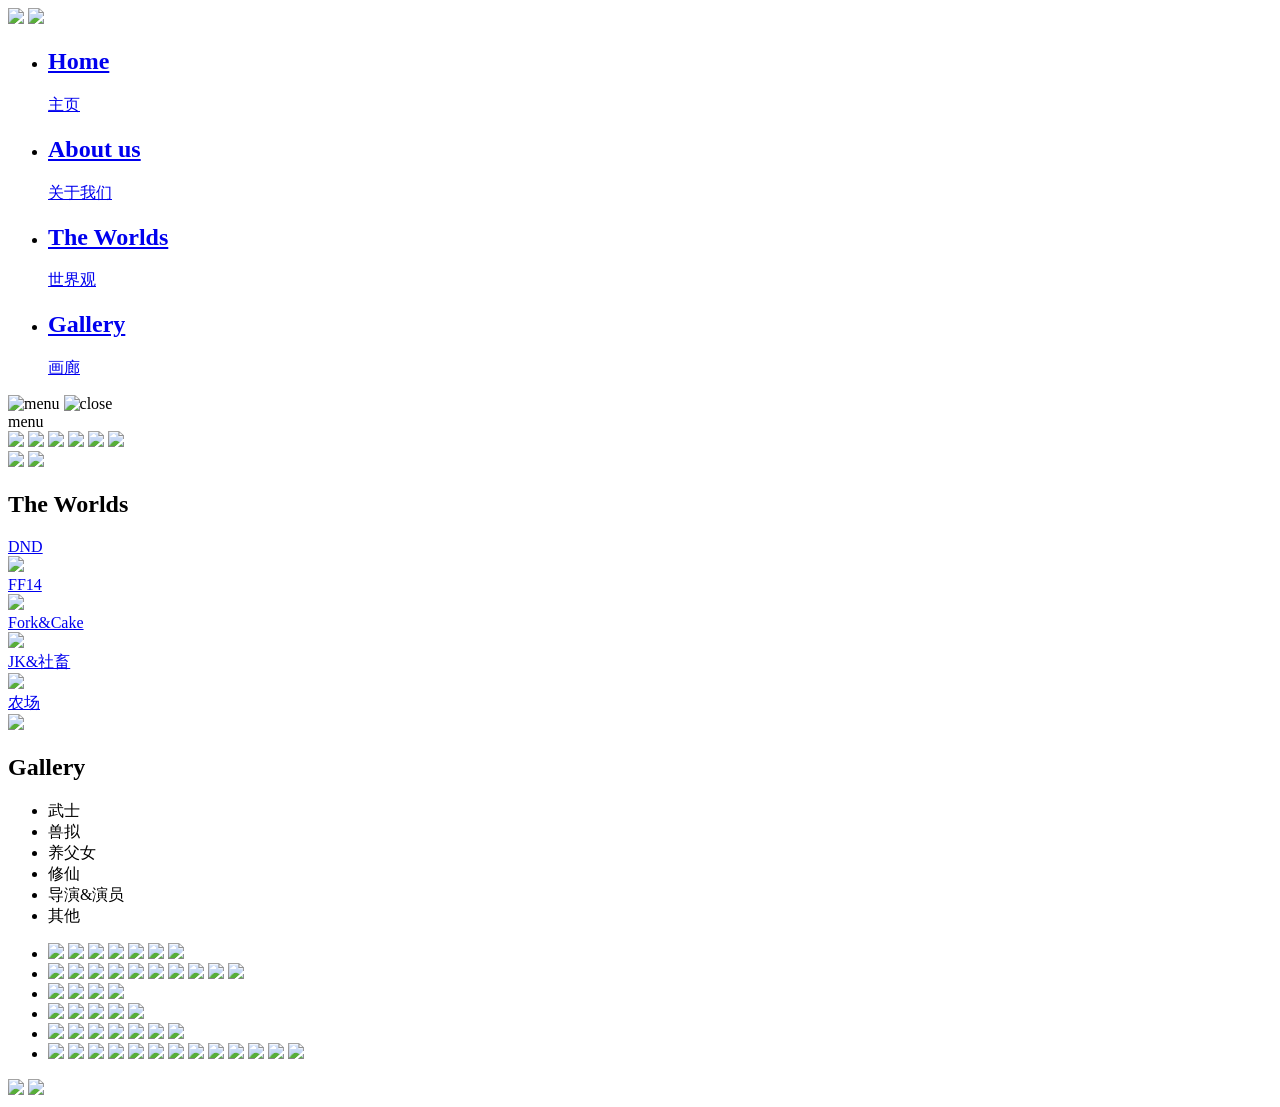
==== index.html @ 1f7adedf "Add files via upload" ====
<!DOCTYPE html>
<html lang="CN">

<head>
    <meta charset="UTF-8">
    <meta name="viewport" content="width=device-width, initial-scale=1.0, viewport-fit=cover">
    <title>mai-web</title>
    <link rel="icon" href="" type="image/x-icon">
    <link rel="shortcut icon" href="" type="image/x-icon">
    <link rel="preconnect" href="https://fonts.googleapis.com">
    <link rel="preconnect" href="https://fonts.gstatic.com" crossorigin>
    <link href="https://fonts.googleapis.com/css2?family=Emblema+One&family=Noto+Sans+SC:wght@100..900&display=swap"
        rel="stylesheet">
    <link rel="stylesheet" href="css/style.css">
</head>

<body>
    <main class="main">
        <section class="top" id="top">
            <div class="kv-wrapper">
                <img class="kv-pc" src="img-home/main-visual.webp">
                <img class="kv-sp" src="img-home/main-visual-sp.webp">
            </div>
            <nav class="menu">
                <ul class="menu-wrapper">
                    <li>
                        <a href="#top">
                            <h2>Home</h2>
                            <p>主页</p>
                        </a>
                    </li>
                    <li>
                        <a href="#about">
                            <h2>About us</h2>
                            <p>关于我们</p>
                        </a>
                    </li>
                    <li>
                        <a href="#world">
                            <h2>The Worlds</h2>
                            <p>世界观</p>
                        </a>
                    </li>
                    <li>
                        <a href="#gallery-wrapper">
                            <h2>Gallery</h2>
                            <p>画廊</p>
                        </a>
                    </li>
                </ul>
            </nav>
            <!-- 修改后的汉堡菜单结构 -->
            <div class="hamburger" id="hamburger">
                <div class="hamburger-icon-img">
                    <img src="img-home/menu-btn-before.webp" class="btn-before" alt="menu">
                    <img src="img-home/menu-btn-after.webp" class="btn-after" alt="close">
                </div>
                <span class="hamburger-text">menu</span>
            </div>
        </section>
        <section class="about" id="about">
            <img class="name" id="mai-name" src="img-home/MAI.svg">
            <img class="name" id="than-name" src="img-home/Thancred.svg">
            <img class="profile" id="mai-profile" src="img-home/mai-profile.webp">
            <img class="profile" id="than-profile" src="img-home/than-profile.webp">
            <img class="profile-pic" id="mai-profile-pic" src="img-home/mai-profile-illust.webp">
            <img class="profile-pic" id="than-profile-pic" src="img-home/than-profile-illust.webp">
        </section>
        <section class="about-sp" id="about-sp">
            <img class="about-sp-pic" src="img-home/mai-profile-sp.webp">
            <img class="about-sp-pic" src="img-home/than-profile-sp.webp">
        </section>
        <section class="world" id="world">
            <h1 class="world-title">
                The Worlds
            </h1>
            <div class="world-box">
                <a href="dnd.html" target="_blank" class="world-wrapper down">
                    <div class="world-text">DND</div>
                    <div class="world-pic-wrapper">
                        <img class="world-pic" src="img-home/the-world-dnd.webp">
                    </div>
                </a>
                <a href="ff14.html" target="_blank" class="world-wrapper">
                    <div class="world-text">FF14</div>
                    <div class="world-pic-wrapper">
                        <img class="world-pic" src="img-home/the-world-ff14.webp">
                    </div>
                </a>
                <a href="fork&cake.html" target="_blank" class="world-wrapper down">
                    <div class="world-text">Fork&Cake</div>
                    <div class="world-pic-wrapper">
                        <img class="world-pic" src="img-home/the-world-fork.webp">
                    </div>
                </a>
                <a href="jk.html" target="_blank" class="world-wrapper">
                    <div class="world-text">JK&社畜</div>
                    <div class="world-pic-wrapper">
                        <img class="world-pic" src="img-home/the-world-jk.webp">
                    </div>
                </a>
                <a href="farm.html" target="_blank" class="world-wrapper down">
                    <div class="world-text">农场</div>
                    <div class="world-pic-wrapper">
                        <img class="world-pic" src="img-home/the-world-farm.webp">
                    </div>
                </a>
            </div>
        </section>
        <section class="gallery-wrapper" id="gallery-wrapper">
            <h1 class="gallery-title">
                Gallery
            </h1>
            <ul class="sort-btn">
                <li class="sort01 active">武士</li>
                <li class="sort02">兽拟</li>
                <li class="sort03">养父女</li>
                <li class="sort04">修仙</li>
                <li class="sort05">导演&演员</li>
                <li class="sort06">其他</li>
            </ul>

            <ul class="grid">
                <li class="item sort01 active">
                    <div class="item-content">
                        <a href="img-home/1-1.webp" data-fancybox="group1"><img src="img-home/1-1.webp" ></a>
                        <a href="img-home/1-2.webp" data-fancybox="group1"><img src="img-home/1-2.webp" ></a>
                        <a href="img-home/1-3.webp" data-fancybox="group1"><img src="img-home/1-3.webp" ></a>
                        <a href="img-home/1-4.webp" data-fancybox="group1"><img src="img-home/1-4.webp" ></a>
                        <a href="img-home/1-5.webp" data-fancybox="group1"><img src="img-home/1-5.webp" ></a>
                        <a href="img-home/1-6.webp" data-fancybox="group1"><img src="img-home/1-6.webp" ></a>
                        <a href="img-home/1-7.webp" data-fancybox="group1"><img src="img-home/1-7.webp" ></a>
                    </div>
                </li>
                <li class="item sort02">
                    <div class="item-content">
                        <a href="img-home/2-1.webp" data-fancybox="group2"><img src="img-home/2-1.webp" ></a>
                        <a href="img-home/2-2.webp" data-fancybox="group2"><img src="img-home/2-2.webp" ></a>
                        <a href="img-home/2-3.webp" data-fancybox="group2"><img src="img-home/2-3.webp" ></a>
                        <a href="img-home/2-4.webp" data-fancybox="group2"><img src="img-home/2-4.webp" ></a>
                        <a href="img-home/2-5.webp" data-fancybox="group2"><img src="img-home/2-5.webp" ></a>
                        <a href="img-home/2-6.webp" data-fancybox="group2"><img src="img-home/2-6.webp" ></a>
                        <a href="img-home/2-7.webp" data-fancybox="group2"><img src="img-home/2-7.webp" ></a>
                        <a href="img-home/2-8.webp" data-fancybox="group2"><img src="img-home/2-8.webp" ></a>
                        <a href="img-home/2-9.webp" data-fancybox="group2"><img src="img-home/2-9.webp" ></a>
                        <a href="img-home/2-10.webp" data-fancybox="group2"><img src="img-home/2-10.webp" ></a>
                    </div>
                </li>
                <li class="item sort03">
                    <div class="item-content">
                        <a href="img-home/3-1.webp" data-fancybox="group3"><img src="img-home/3-1.webp"></a>
                        <a href="img-home/3-2.webp" data-fancybox="group3"><img src="img-home/3-2.webp"></a>
                        <a href="img-home/3-3.webp" data-fancybox="group3"><img src="img-home/3-3.webp"></a>
                        <a href="img-home/3-4.webp" data-fancybox="group3"><img src="img-home/3-4.webp"></a>
                    </div>
                </li>
                <li class="item sort04">
                    <div class="item-content">
                        <a href="img-home/4-1.webp" data-fancybox="group4"><img src="img-home/4-1.webp"></a>
                        <a href="img-home/4-2.webp" data-fancybox="group4"><img src="img-home/4-2.webp"></a>
                        <a href="img-home/4-3.webp" data-fancybox="group4"><img src="img-home/4-3.webp"></a>
                        <a href="img-home/4-4.webp" data-fancybox="group4"><img src="img-home/4-4.webp"></a>
                        <a href="img-home/4-5.webp" data-fancybox="group4"><img src="img-home/4-5.webp"></a>
                    </div>
                </li>
                <li class="item sort05">
                    <div class="item-content">
                        <a href="img-home/5-1.webp" data-fancybox="group5"><img src="img-home/5-1.webp"></a>
                        <a href="img-home/5-2.webp" data-fancybox="group5"><img src="img-home/5-2.webp"></a>
                        <a href="img-home/5-3.webp" data-fancybox="group5"><img src="img-home/5-3.webp"></a>
                        <a href="img-home/5-4.webp" data-fancybox="group5"><img src="img-home/5-4.webp"></a>
                        <a href="img-home/5-5.webp" data-fancybox="group5"><img src="img-home/5-5.webp"></a>
                        <a href="img-home/5-6.webp" data-fancybox="group5"><img src="img-home/5-6.webp"></a>
                        <a href="img-home/5-7.webp" data-fancybox="group5"><img src="img-home/5-7.webp"></a>
                    </div>
                </li>
                <li class="item sort06">
                    <div class="item-content">
                        <a href="img-home/6-1.webp" data-fancybox="group6"><img src="img-home/6-1.webp"></a>
                        <a href="img-home/6-2.webp" data-fancybox="group6"><img src="img-home/6-2.webp"></a>
                        <a href="img-home/6-3.webp" data-fancybox="group6"><img src="img-home/6-3.webp"></a>
                        <a href="img-home/6-4.webp" data-fancybox="group6"><img src="img-home/6-4.webp"></a>
                        <a href="img-home/6-5.webp" data-fancybox="group6"><img src="img-home/6-5.webp"></a>
                        <a href="img-home/6-6.webp" data-fancybox="group6"><img src="img-home/6-6.webp"></a>
                        <a href="img-home/6-7.webp" data-fancybox="group6"><img src="img-home/6-7.webp"></a>
                        <a href="img-home/6-8.webp" data-fancybox="group6"><img src="img-home/6-8.webp"></a>
                        <a href="img-home/6-9.webp" data-fancybox="group6"><img src="img-home/6-9.webp"></a>
                        <a href="img-home/6-10.webp" data-fancybox="group6"><img src="img-home/6-10.webp"></a>
                        <a href="img-home/6-11.webp" data-fancybox="group6"><img src="img-home/6-11.webp"></a>
                        <a href="img-home/6-12.webp" data-fancybox="group6"><img src="img-home/6-12.webp"></a>
                        <a href="img-home/6-13.webp" data-fancybox="group6"><img src="img-home/6-13.webp"></a>

                    </div>
                </li>
            </ul>
        </section>
    </main>
    <footer class="footer">
    <img  class="footer-img" src="img-home/home-footer-bg.webp">
    <a href="#top" class="top-btn">
        <img src="img-home/top-btn.webp">
    </a> 
    </footer>
    <script src="js/script.js"></script>
</body>

</html>
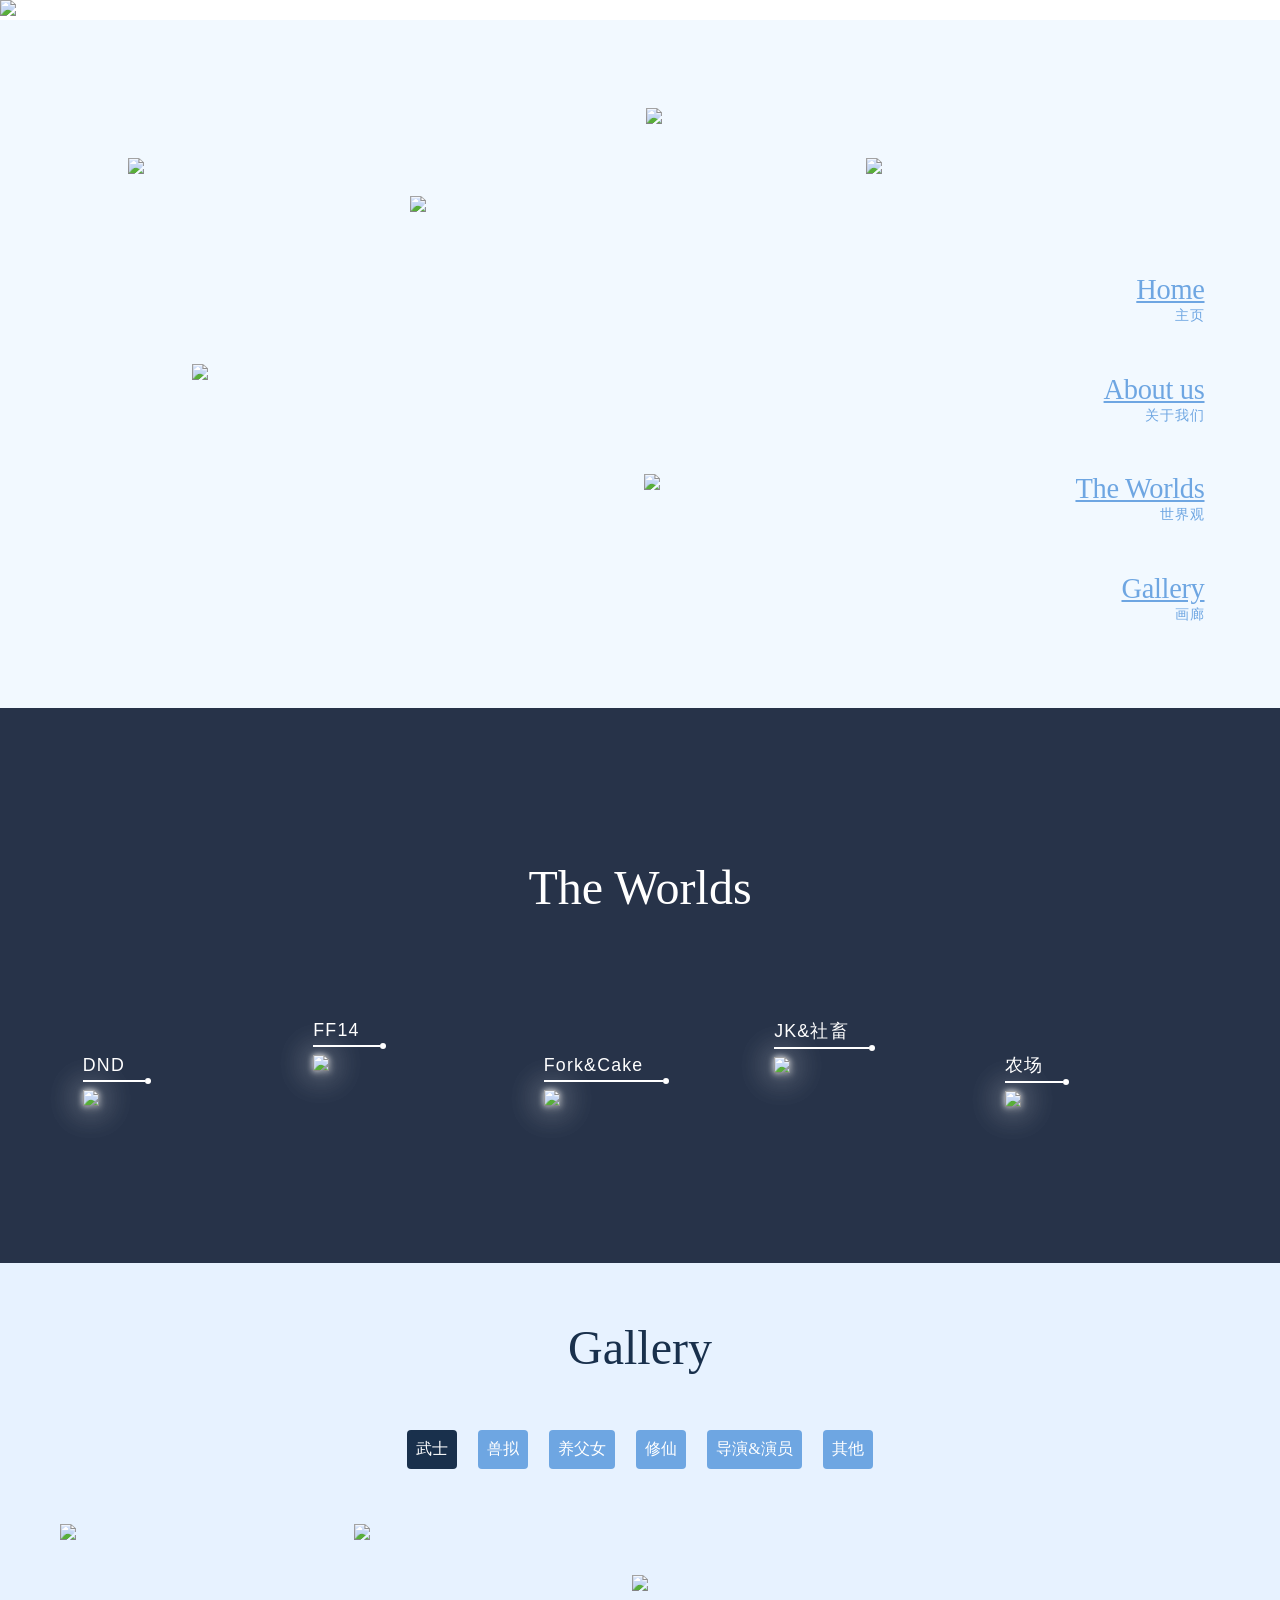
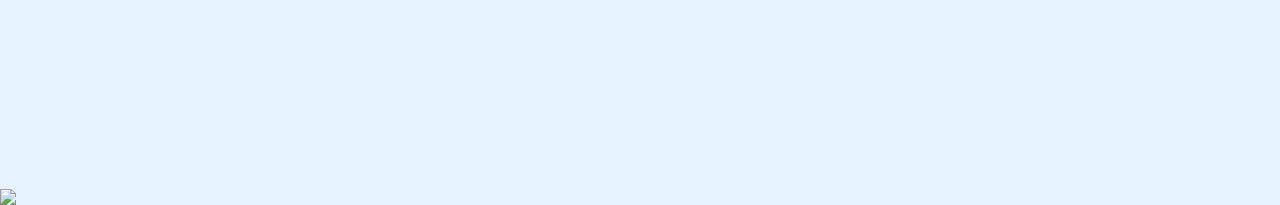
==== commit efa0f41f: "Add files via upload" ====
--- a/index.html
+++ b/index.html
@@ -59,8 +59,8 @@
             </div>
         </section>
         <section class="about" id="about">
-            <img class="name" id="mai-name" src="img-home/MAI.svg">
-            <img class="name" id="than-name" src="img-home/Thancred.svg">
+            <img class="name" id="mai-name" src="img-home/MAI.webp">
+            <img class="name" id="than-name" src="img-home/Thancred.webp">
             <img class="profile" id="mai-profile" src="img-home/mai-profile.webp">
             <img class="profile" id="than-profile" src="img-home/than-profile.webp">
             <img class="profile-pic" id="mai-profile-pic" src="img-home/mai-profile-illust.webp">
@@ -125,11 +125,6 @@
                     <div class="item-content">
                         <a href="img-home/1-1.webp" data-fancybox="group1"><img src="img-home/1-1.webp" ></a>
                         <a href="img-home/1-2.webp" data-fancybox="group1"><img src="img-home/1-2.webp" ></a>
-                        <a href="img-home/1-3.webp" data-fancybox="group1"><img src="img-home/1-3.webp" ></a>
-                        <a href="img-home/1-4.webp" data-fancybox="group1"><img src="img-home/1-4.webp" ></a>
-                        <a href="img-home/1-5.webp" data-fancybox="group1"><img src="img-home/1-5.webp" ></a>
-                        <a href="img-home/1-6.webp" data-fancybox="group1"><img src="img-home/1-6.webp" ></a>
-                        <a href="img-home/1-7.webp" data-fancybox="group1"><img src="img-home/1-7.webp" ></a>
                     </div>
                 </li>
                 <li class="item sort02">
@@ -189,7 +184,9 @@
                         <a href="img-home/6-11.webp" data-fancybox="group6"><img src="img-home/6-11.webp"></a>
                         <a href="img-home/6-12.webp" data-fancybox="group6"><img src="img-home/6-12.webp"></a>
                         <a href="img-home/6-13.webp" data-fancybox="group6"><img src="img-home/6-13.webp"></a>
-
+                        <a href="img-home/6-14.webp" data-fancybox="group6"><img src="img-home/6-14.webp"></a>
+                        <a href="img-home/6-15.webp" data-fancybox="group6"><img src="img-home/6-15.webp"></a>
+                        <a href="img-home/6-16.webp" data-fancybox="group6"><img src="img-home/6-16.webp"></a>
                     </div>
                 </li>
             </ul>
--- a/css/style.css
+++ b/css/style.css
@@ -0,0 +1,613 @@
+* {
+    margin: 0;
+    padding: 0;
+    box-sizing: border-box;
+    scroll-behavior: smooth;
+}
+
+/*============================
+==========Section-Top=========
+*============================*/
+.top {
+    position: relative;
+    display: flex;
+    width: 100%;
+    height: fit-content;
+}
+
+.kv-wrapper {
+    overflow: hidden;
+    width: 100%;
+}
+
+.kv-pc {
+    width: calc(1271vw/14.4);
+}
+
+.kv-sp {
+    display: none;
+}
+
+.menu {
+    position: absolute;
+    top: clamp(150px, calc(256vh / 10.24), 256px);
+    right: clamp(20px, calc(30vw / 14.4), 60px);
+    z-index: 100;
+}
+
+.menu-wrapper li {
+    list-style: none;
+    transition: transform 0.3s ease, opacity 0.3s ease;
+    margin: calc(44vh/8.11);
+}
+
+.menu-wrapper li:hover {
+    opacity: 0.6;
+    transform: translateX(6px);
+}
+
+.menu-wrapper li a {
+    text-decoration: none;
+    color: #6EA6E2;
+    text-align: end;
+}
+
+.menu-wrapper li a h2 {
+    color: #6EA6E2;
+    text-align: right;
+    font-family: "Emblema One";
+    font-size: clamp(24px, calc(32vw / 14.4), 32px);
+    font-style: normal;
+    font-weight: 400;
+    line-height: normal;
+    letter-spacing: -0.32px;
+    text-decoration-line: underline;
+    text-decoration-style: solid;
+}
+
+.menu-wrapper li a p {
+    color: #6EA6E2;
+    text-align: right;
+    font-family: "Noto Sans SC";
+    font-size: clamp(13px, calc(16vw / 14.4), 16px);
+    font-weight: 500;
+    letter-spacing: 0.96px;
+}
+
+/* ② 汉堡菜单样式 - 修改后 */
+.hamburger {
+    position: fixed;
+    top: 20px;
+    right: 20px;
+    background-color: transparent;
+    display: flex;
+    flex-direction: column;
+    align-items: center;
+    justify-content: center;
+    z-index: 999;
+    cursor: pointer;
+    opacity: 0;
+    visibility: hidden;
+    transform: translateY(-20px);
+    transition: all 0.4s ease;
+    /* 新增：赋予父元素 3D 透视距离，让旋转更有立体空间感 */
+    perspective: 800px;
+}
+
+.hamburger.show {
+    opacity: 1;
+    visibility: visible;
+    transform: translateY(0);
+}
+
+.hamburger-icon-img {
+    position: relative;
+    width: calc(60vw / 14.4);
+    height: calc(60vw / 14.4);
+    margin-bottom: 4px;
+    /* 新增：保持子元素的 3D 空间 */
+    transform-style: preserve-3d;
+    /* 修改：动画时间稍微拉长，换成更有弹性和华丽感的贝塞尔曲线 */
+    transition: transform 0.8s cubic-bezier(0.34, 1.56, 0.64, 1);
+}
+
+.hamburger-icon-img img {
+    position: absolute;
+    top: 0;
+    left: 0;
+    width: 100%;
+    height: 100%;
+    object-fit: contain;
+    /* 修改：调整渐变的过渡节奏。延迟 0.15s 执行渐变，刚好在图标转到 90 度（侧面看不见时）无缝切换 */
+    transition: opacity 0.3s ease 0.15s;
+}
+
+.btn-after {
+    opacity: 0;
+}
+
+/* --- 核心交互动画 --- */
+.hamburger.active .hamburger-icon-img {
+    /* 修改：沿垂直中心轴 (Y轴) 旋转一整圈 360 度 */
+    transform: rotateY(360deg);
+}
+
+.hamburger.active .btn-before {
+    opacity: 0;
+}
+
+.hamburger.active .btn-after {
+    opacity: 1;
+}
+
+.hamburger-text {
+    color: #C4D9FF;
+    font-size: 13px;
+    font-family: "Noto Sans SC", sans-serif;
+    line-height: 1;
+    font-weight: 700;
+    text-transform: uppercase;
+}
+
+.menu.active {
+    display: block !important;
+    position: fixed;
+    top: 80px;
+    right: 20px;
+    background: rgba(242, 249, 255, 0.741);
+    padding: 20px 40px;
+    border-radius: 12px;
+    box-shadow: 0 4px 15px rgba(0,0,0,0.1);
+}
+
+/*============================
+==========About=============
+*============================*/
+.about {
+    position: relative;
+    width: 100%;
+    aspect-ratio: 1440 / 774;
+    background-image: url('../img-home/profile-bg.webp');
+    background-color:#F2F9FF;
+    background-position: center;
+    background-size: contain;
+    background-repeat: no-repeat;
+}
+
+.name {
+    position: absolute;
+    z-index: 1;
+}
+
+#mai-name {
+    width: calc(244.19vw/14.4);
+    top:20%;
+    left: 10%;
+}
+
+#than-name {
+    width: calc(643.7vw/14.4);
+    top: 66%;
+    right: 5%;
+}
+
+.profile {
+    width: calc(250vw/14.4);
+    position: absolute;
+    z-index: 2;
+}
+
+#mai-profile {
+    top:50%;
+    left: 15%;
+}
+
+#than-profile {
+    top: 20%;
+    right: 15%;
+}
+
+.profile-pic {
+    position: absolute;
+    z-index: 3;
+}
+
+#mai-profile-pic {
+    width: calc(247vw/14.4);
+    top: calc(200vh/10.24);
+    left: 32%;
+}
+
+#than-profile-pic {
+    width: calc(252vw/14.4);
+    top: calc(100vh/10.24);
+    right: 32%;
+}
+
+#mai-profile-pic, #than-profile-pic,
+#mai-name, #than-name,
+#mai-profile, #than-profile {
+    opacity: 0;
+}
+
+@keyframes fadeInSlideUp {
+    from { opacity: 0; transform: translateY(30px); }
+    to { opacity: 1; transform: translateY(0); }
+}
+
+@keyframes floating {
+    0%, 100% { transform: translateY(0); }
+    50% { transform: translateY(-6px); }
+}
+
+.about.in-view #mai-profile-pic {
+    animation: fadeInSlideUp 0.6s ease forwards 0s, floating 3s ease-in-out infinite 0.6s;
+}
+.about.in-view #than-profile-pic {
+    animation: fadeInSlideUp 0.6s ease forwards 0.3s, floating 3s ease-in-out infinite 0.9s;
+}
+.about.in-view #mai-name {
+    animation: fadeInSlideUp 0.6s ease forwards 0.6s;
+}
+.about.in-view #than-name {
+    animation: fadeInSlideUp 0.6s ease forwards 0.9s;
+}
+.about.in-view #mai-profile {
+    animation: fadeInSlideUp 0.6s ease forwards 1.2s;
+}
+.about.in-view #than-profile {
+    animation: fadeInSlideUp 0.6s ease forwards 1.5s;
+}
+
+#about-sp {
+    display: none;
+}
+
+/*============================
+============World==============
+*============================*/
+.world {
+    width: 100%;
+    height: auto;
+    padding-top: calc(173vh/10.24);
+    padding-bottom: calc(173vh/10.24);
+    background: #273349;
+    background-image: url(../img-home/the-world-bg.webp);
+    background-position: bottom;
+    background-repeat: no-repeat;
+    background-size: contain;
+    display: flex;
+    flex-direction: column;
+    justify-content: center;
+}
+
+.world-title {
+    width: 100%;
+    text-align: center;
+    color: #FFF;
+    font-family: "Emblema One";
+    font-size: 48px;
+    font-weight: 400;
+    opacity: 0;
+    transform: translateY(40px);
+    transition: opacity 0.8s ease-out, transform 0.8s ease-out;
+}
+
+.world-box {
+    margin-top: 69px;
+    width: 100%;
+    display: flex;
+    align-items: center;
+    justify-content: center;
+    gap: 38px;
+    opacity: 0;
+    transform: translateY(40px);
+    transition: opacity 0.8s ease-out, transform 0.8s ease-out;
+}
+
+.fade-up-active {
+    opacity: 1;
+    transform: translateY(0);
+}
+
+.world-wrapper {
+    width: calc(216.54vw/14.4);
+    transition: transform 0.3s ease-in-out;
+    text-decoration: none;
+    display: block;
+}
+
+.world-wrapper:hover {
+    transform: translateY(-20px);
+}
+
+.down {
+    padding-top: 69px;
+}
+
+.world-text {
+    color: #FFF;
+    font-family: "Noto Sans", sans-serif;
+    font-size:clamp(16px,calc(20vw/14.4),calc(20vw/14.4));
+    font-weight: 500;
+    letter-spacing: 1.2px;
+    position: relative;
+    display: inline-block;
+    transition: opacity 0.3s ease-in-out;
+}
+
+.world-text::after {
+    content: '';
+    position: absolute;
+    left: 0;
+    bottom: -6px;
+    height: 2px;
+    width: calc(100% + 20px);
+    background-color: #FFF;
+    transition: transform 0.3s ease-in-out;
+}
+
+.world-text::before {
+    content: '';
+    position: absolute;
+    left: calc(100% + 20px);
+    bottom: -8px;
+    width: 6px;
+    height: 6px;
+    border-radius: 50%;
+    background-color: #FFF;
+    transition: transform 0.3s ease-in-out;
+}
+
+.world-wrapper:hover .world-text {
+    opacity: 0.8;
+}
+
+.world-wrapper:hover .world-text::after,
+.world-wrapper:hover .world-text::before {
+    transform: translateX(10px);
+}
+
+.world-pic-wrapper {
+    margin-top: 14px;
+    width: calc(216.54vw/14.4);
+    height: auto;
+    overflow: hidden;
+    filter: drop-shadow(1px 3px 5px rgba(24, 31, 44, 0.25)) drop-shadow(0 0 17.3px rgba(255, 255, 255, 0.62)) drop-shadow(0 0 3.3px #FFF);
+    cursor: pointer;
+    transition: opacity 0.3s ease-in-out;
+}
+
+.world-pic-wrapper:hover {
+    opacity: 0.9;
+}
+
+.world-pic {
+    width: calc(216.54vw/14.4);
+}
+/*============================
+========Gallery-wrapper=======
+*============================*/
+.gallery-wrapper{
+    width:100%;
+    padding:calc(64vw/14.4) 0 calc(280vw/14.4) 0;
+    background:#E7F2FF;
+    display:flex;
+    flex-direction: column;
+    align-items:center;
+    justify-content:center;
+}
+.gallery-title {
+    width: 100%;
+    text-align: center;
+    color: #19304C;
+    font-family: "Emblema One";
+    font-size: 48px;
+    font-weight: 400;
+}
+
+/*==================================================
+ギャラリーのためのcss
+===================================*/
+
+/*＝＝＝並び替えボタンのCSS*/
+.sort-btn{
+	display: flex;
+	justify-content: center;
+	flex-wrap: wrap;
+	padding:calc(50vw/14.4) calc(20vw/14.4);
+}
+
+.sort-btn li{
+	background:#6EA6E2;
+    list-style:none;
+    color:#fff;
+	border-radius:4px;
+	cursor: pointer;
+	padding:calc(10vw/14.4);
+	margin:calc(12vw/14.4);
+    transition:background 0.3s ease;
+}
+.sort-btn li:hover{
+    background:#19304C;	
+}
+.sort-btn li.active{/*ボタンに現在地＝activeというクラス名がついたら背景色を変更*/
+	background:#19304C;	
+}
+
+/*横幅が480px以下になった際の指定*/
+@media only screen and (max-width: 480px) {
+.sort-btn{
+	justify-content: space-between;
+}
+	
+.sort-btn li{
+	width:48%;
+	margin:0 0 10px 0;
+	text-align:center;
+	}	
+}
+
+.grid {
+  width: 100%;
+  max-width: 1200px;
+  padding: 0 20px;
+  margin: 0;
+  box-sizing: border-box;
+  list-style: none;
+}
+
+/*各画像の横幅などの設定*/
+.item {
+  display: none;
+  width: 100%;
+  list-style: none;
+}
+
+.item.active {
+  display: block;
+}
+
+/*内側のボックスの高さが崩れないように維持*/
+.item-content {
+  width: 100%;
+  display: grid;
+  grid-template-columns: repeat(4, minmax(0, 1fr));
+  gap:calc(16vw/14.4);
+}
+
+.item-content a {
+  display: block;
+  overflow: hidden;
+}
+
+.grid img{
+    display:block;
+	width:100%;
+	height:auto;
+	vertical-align: bottom;/*画像の下にできる余白を削除*/
+}
+
+@media only screen and (max-width: 768px) {
+.item-content {
+  grid-template-columns: repeat(2, minmax(0, 1fr));
+}
+}
+
+@media only screen and (max-width: 480px) {
+.item-content {
+  grid-template-columns: 1fr;
+}
+}
+
+.gallery-lightbox {
+    position: fixed;
+    inset: 0;
+    z-index: 9999;
+    display: none;
+    align-items: center;
+    justify-content: center;
+    padding: 24px;
+    background: rgba(17, 24, 39, 0.86);
+    box-sizing: border-box;
+}
+
+.gallery-lightbox.open {
+    display: flex;
+}
+
+.gallery-lightbox img {
+    max-width: min(100%, 1100px);
+    max-height: 88vh;
+    width: auto;
+    height: auto;
+    object-fit: contain;
+}
+
+.gallery-lightbox-close {
+    position: absolute;
+    top: 16px;
+    right: 16px;
+    width: 44px;
+    height: 44px;
+    border: 0;
+    border-radius: 50%;
+    background: #ffffff;
+    color: #19304C;
+    cursor: pointer;
+    font-size: 28px;
+    line-height: 1;
+}
+
+/*＝＝＝fancyboxサムネイル背景と画像選択時の枠線の指定*/
+.fancybox-thumbs {
+    background: transparent!important;
+}
+
+.fancybox-thumbs__list a:before {
+    border: 6px solid #FA999B;
+}
+footer{
+background:#E7F2FF;
+width:100%;
+position:relative;
+display:flex;
+align-items:center;
+justify-content:center;
+}
+.footer-img{
+    width:100%;
+}
+.top-btn{
+    position: absolute;
+    top:calc(-240vw/14.4);
+    z-index:999;
+    transition:transform 0.3s ease,opacity 0.3s ease;
+}
+.top-btn:hover{
+    transform:translateY(-16px);
+    opacity:0.8;
+}
+.top-btn img{
+    width:calc(240.27vw/14.4);
+}
+/*============================
+==========Responsive=========
+*============================*/
+@media screen and (max-width:700px) {
+    .kv-pc { display: none; }
+    .kv-sp { display: block; width: 100%; height: auto; }
+    .menu{
+        display: none;
+    }
+    .hamburger {
+        top: 14px;
+        right: 14px;
+        padding: 6px;
+    }
+    .hamburger-icon-img {
+        width: 50px;
+        height: 50px;
+    }
+    .about { display: none; }
+    #about-sp {
+        padding: 50px 0;
+        display: block;
+        width: 100%;
+        background-color: #F2F9FF;
+        display: flex;
+        flex-direction: column;
+        align-items: center;
+        gap: calc(49vh/6.74);
+    }
+    .about-sp-pic { width: 100%; height: auto; }
+    .world {
+        padding-top: calc(100vh/10.24);
+        padding-bottom: calc(100vh/10.24);
+    }
+    .world-box { flex-direction: column; }
+    .down { padding: 0; }
+    .world-wrapper, .world-pic-wrapper, .world-pic {
+        width: calc(800vw/14.4);
+    }
+}
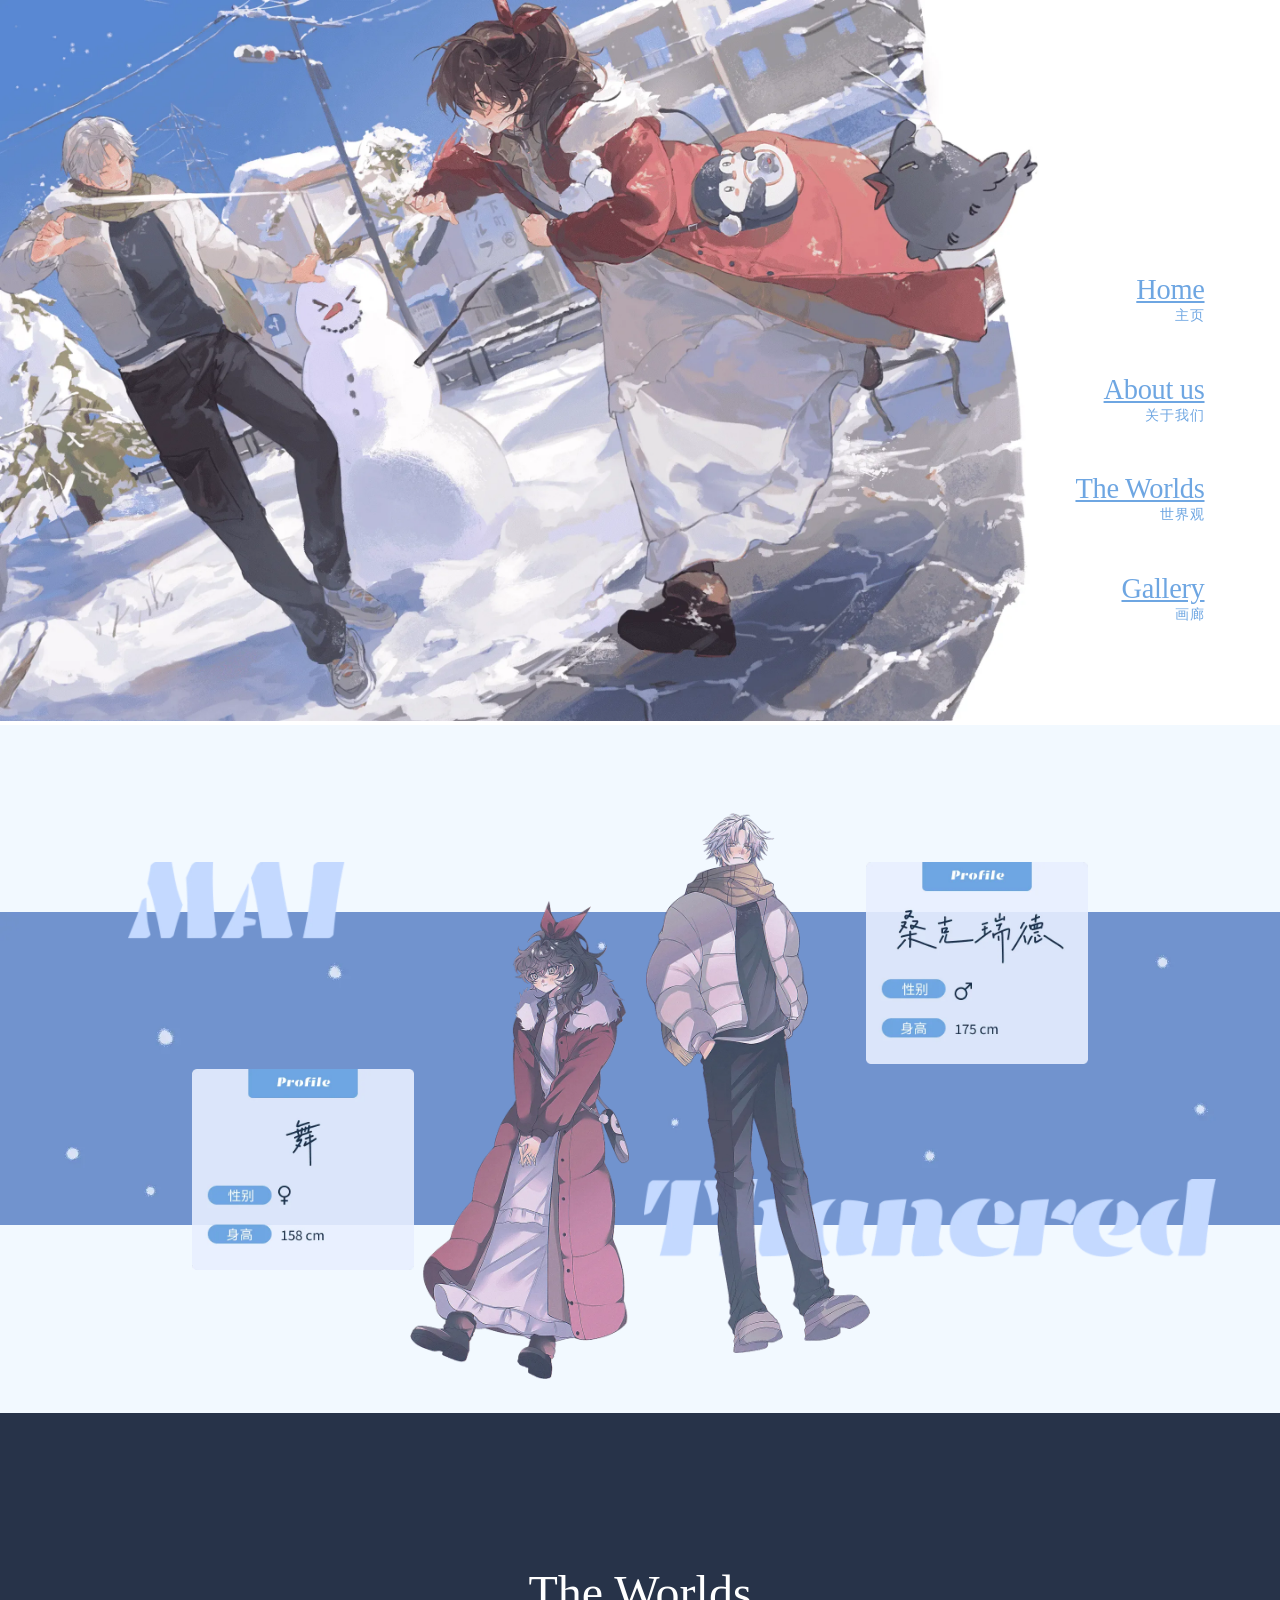
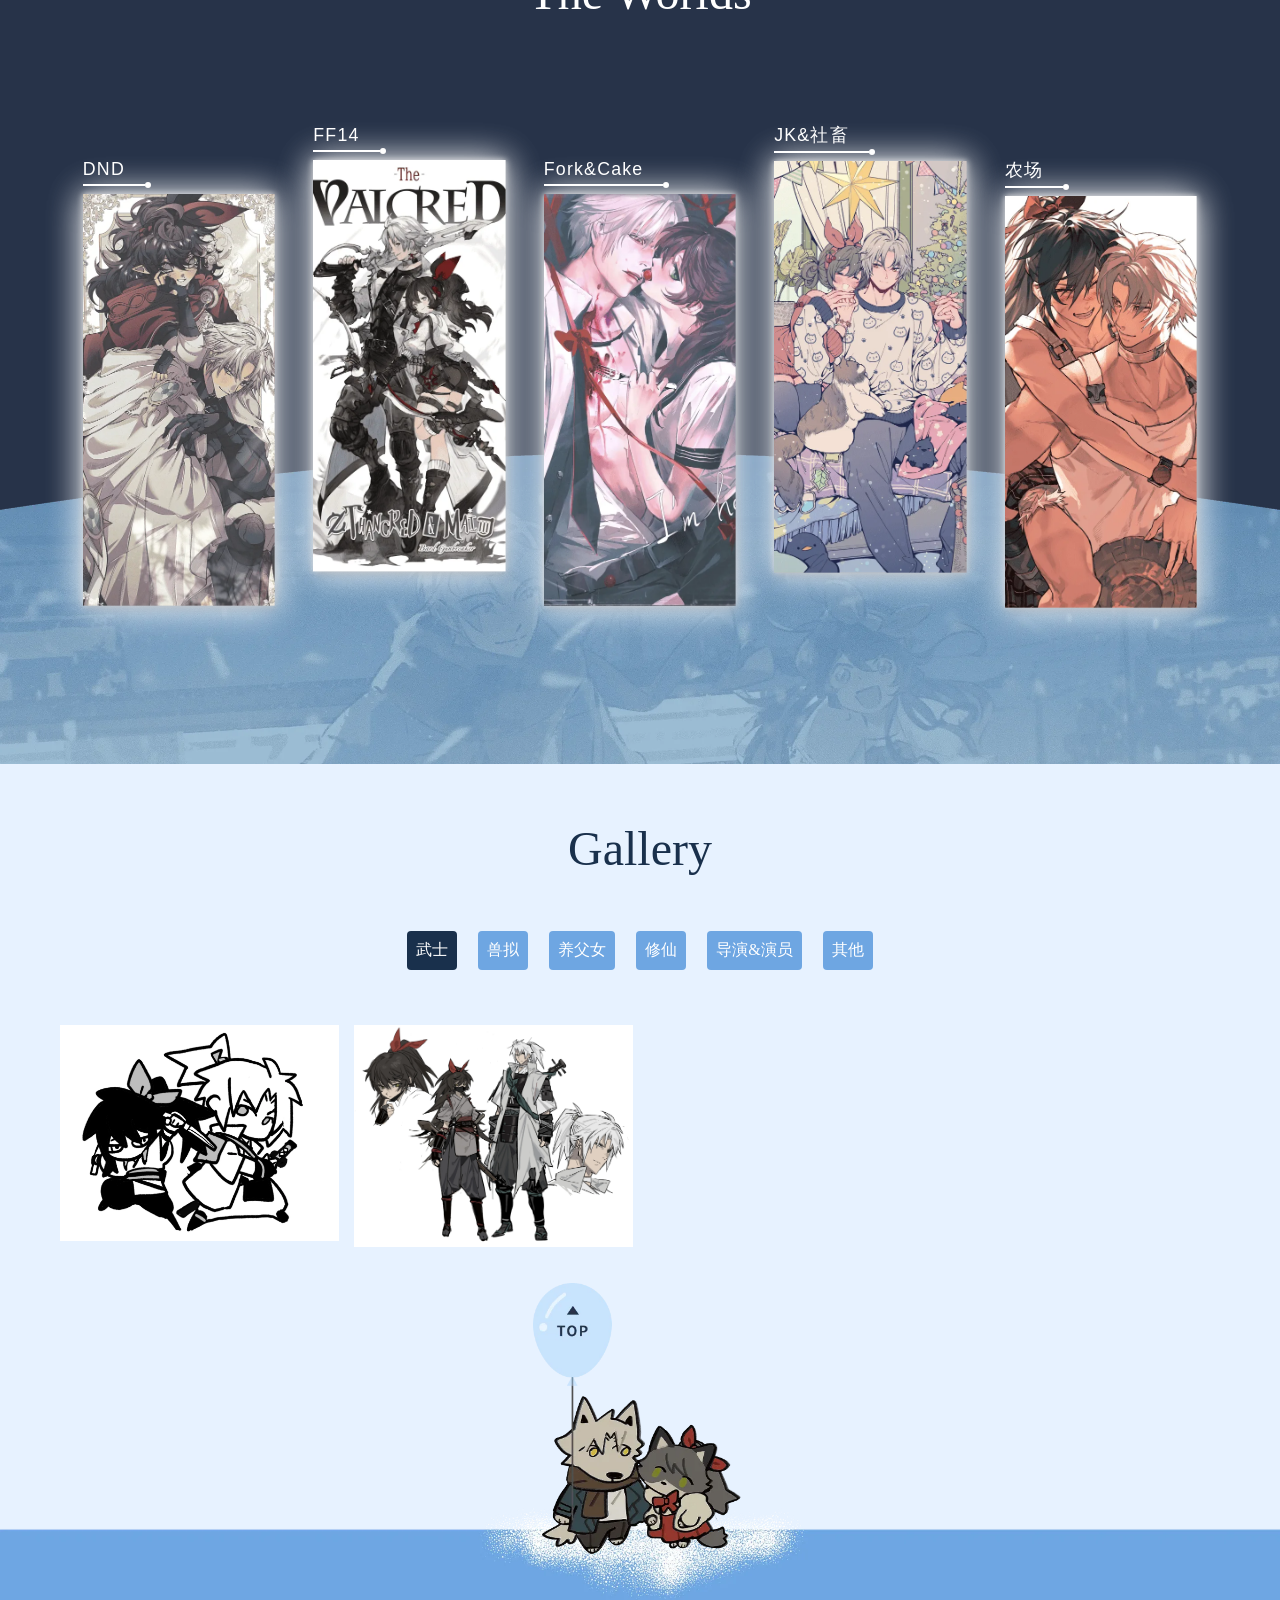
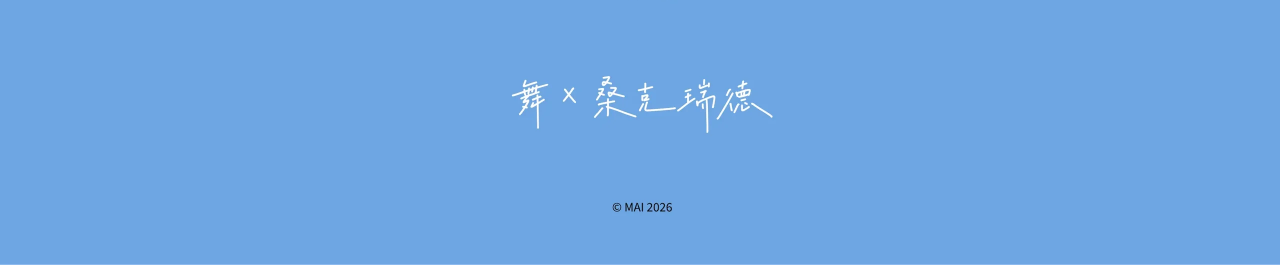
==== commit b34c8682: "Add files via upload" ====
--- a/index.html
+++ b/index.html
@@ -131,6 +131,7 @@
                     <div class="item-content">
                         <a href="img-home/2-1.webp" data-fancybox="group2"><img src="img-home/2-1.webp" ></a>
                         <a href="img-home/2-2.webp" data-fancybox="group2"><img src="img-home/2-2.webp" ></a>
+                        <a href="img-home/2-2-2.webp" data-fancybox="group2"><img src="img-home/2-2-2.webp" ></a>
                         <a href="img-home/2-3.webp" data-fancybox="group2"><img src="img-home/2-3.webp" ></a>
                         <a href="img-home/2-4.webp" data-fancybox="group2"><img src="img-home/2-4.webp" ></a>
                         <a href="img-home/2-5.webp" data-fancybox="group2"><img src="img-home/2-5.webp" ></a>
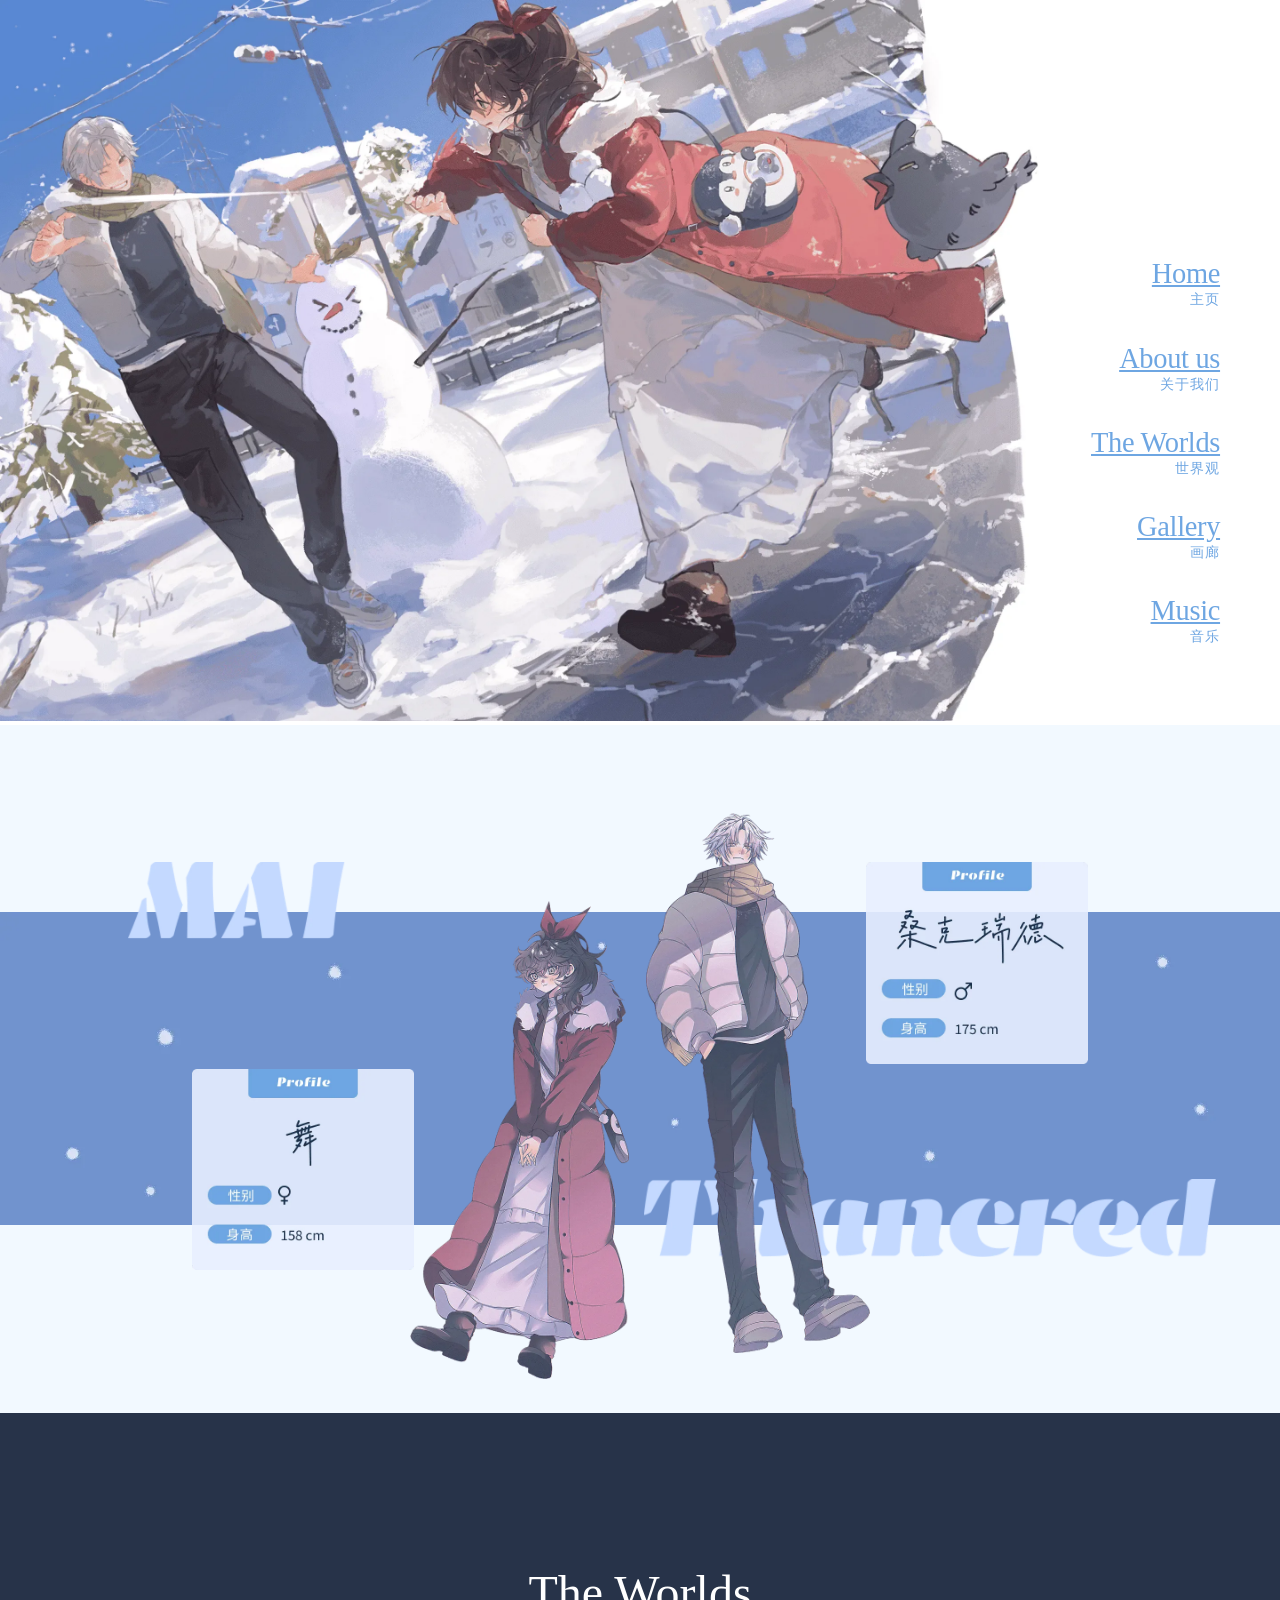
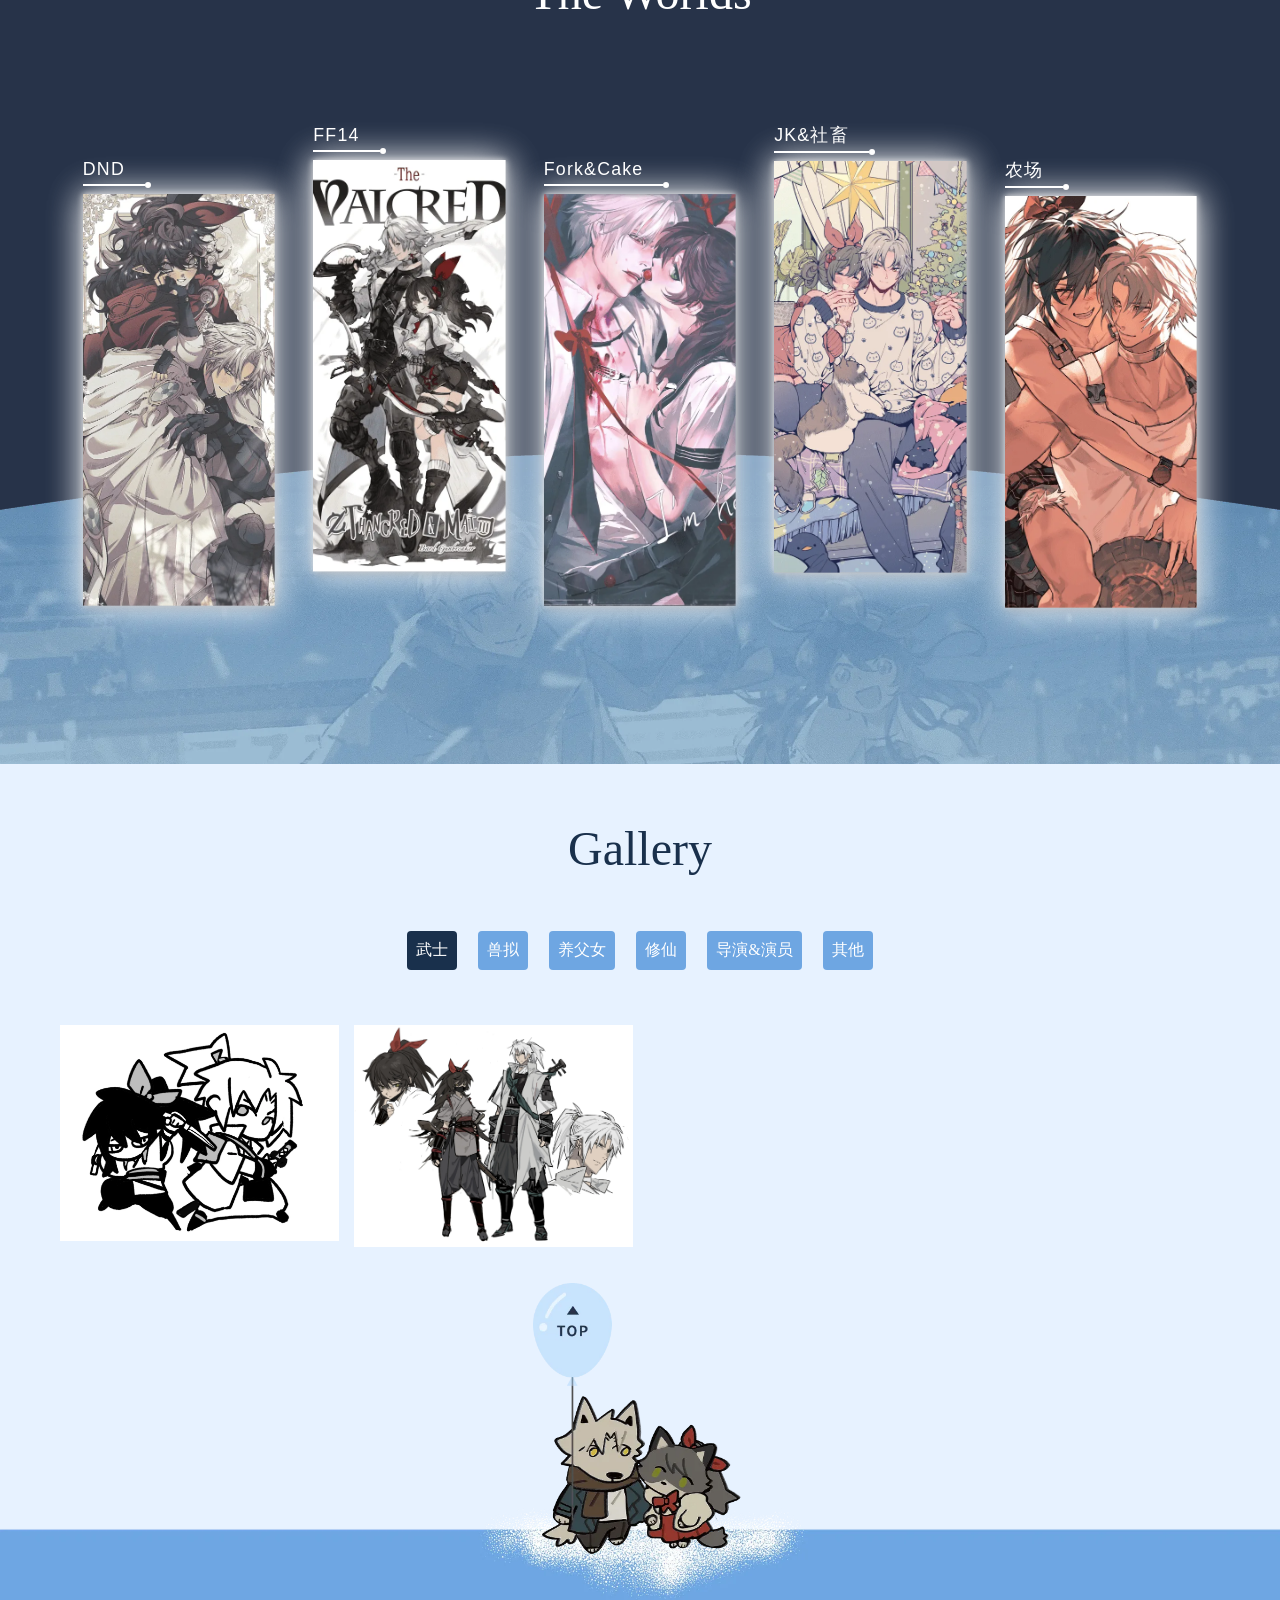
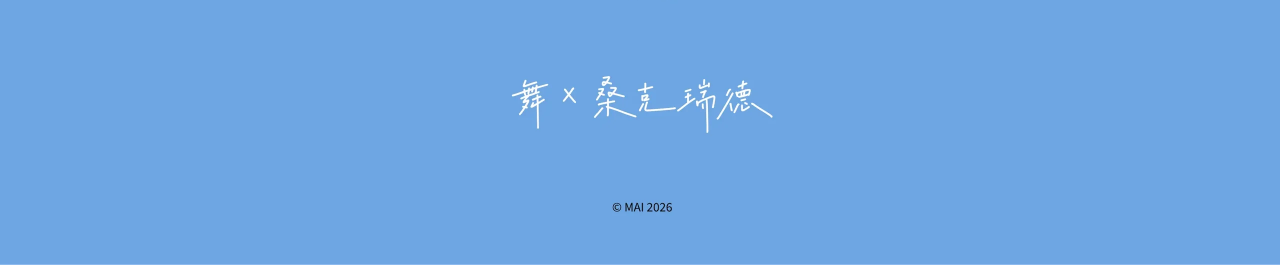
==== commit 6d2099bc: "Add files via upload" ====
--- a/index.html
+++ b/index.html
@@ -45,6 +45,12 @@
                         <a href="#gallery-wrapper">
                             <h2>Gallery</h2>
                             <p>画廊</p>
+                        </a>
+                    </li>
+                    <li>
+                        <a href="music.html">
+                            <h2>Music</h2>
+                            <p>音乐</p>
                         </a>
                     </li>
                 </ul>
--- a/css/style.css
+++ b/css/style.css
@@ -38,7 +38,7 @@
 .menu-wrapper li {
     list-style: none;
     transition: transform 0.3s ease, opacity 0.3s ease;
-    margin: calc(44vh/8.11);
+    margin: clamp(22px, calc(30vh / 8.11), 44px);
 }
 
 .menu-wrapper li:hover {
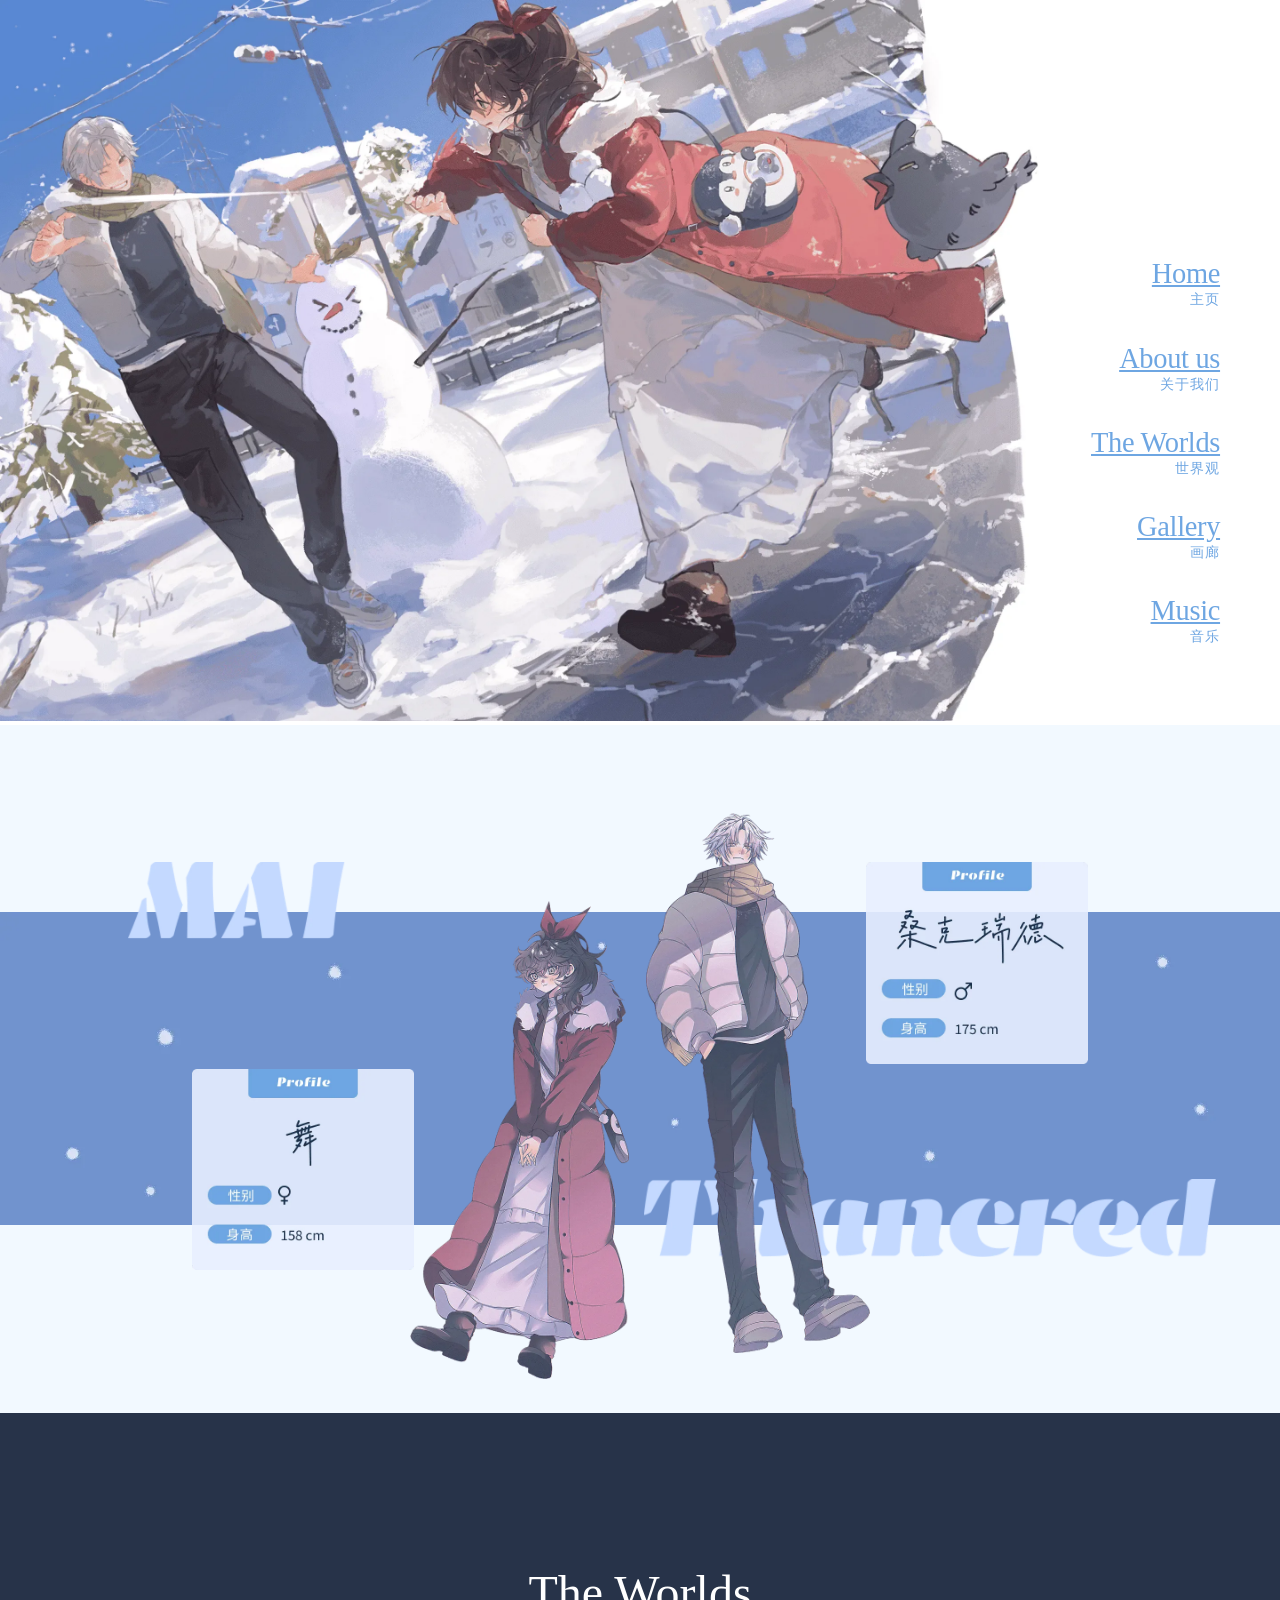
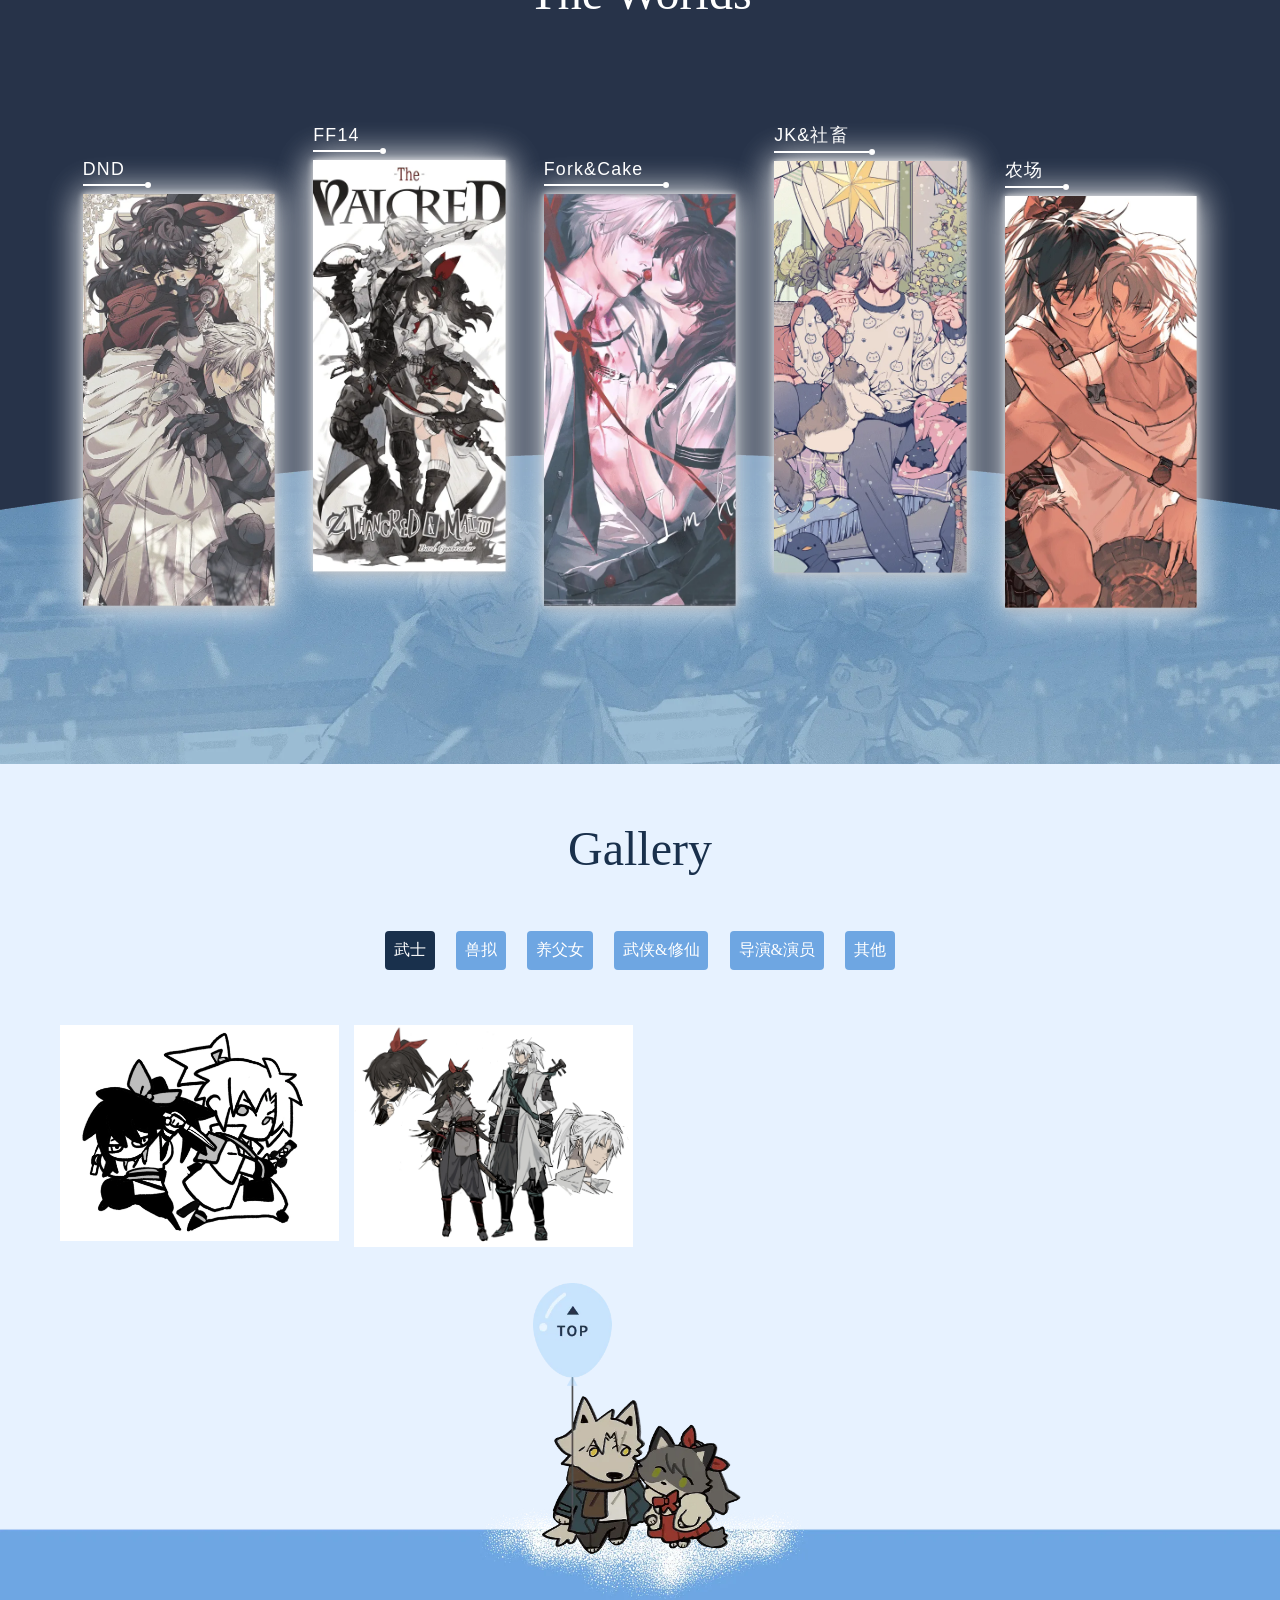
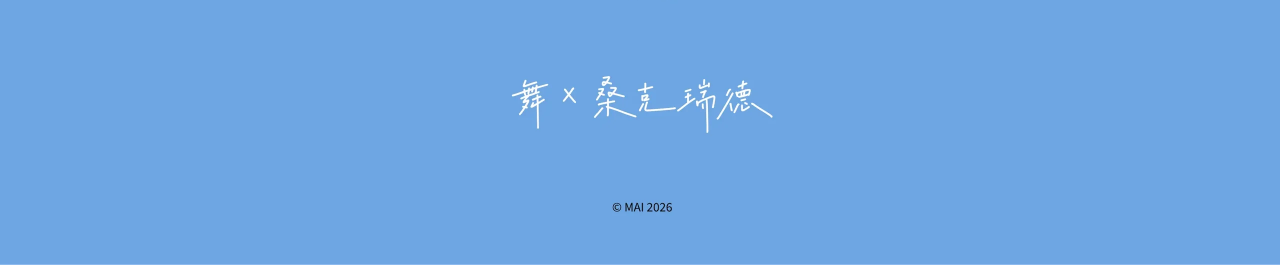
==== commit 77ec0640: "Add files via upload" ====
--- a/index.html
+++ b/index.html
@@ -5,8 +5,8 @@
     <meta charset="UTF-8">
     <meta name="viewport" content="width=device-width, initial-scale=1.0, viewport-fit=cover">
     <title>mai-web</title>
-    <link rel="icon" href="" type="image/x-icon">
-    <link rel="shortcut icon" href="" type="image/x-icon">
+    <link rel="icon" href="tag-logo.png" type="image/png">
+    <link rel="shortcut icon" href="tag-logo.png" type="image/png">
     <link rel="preconnect" href="https://fonts.googleapis.com">
     <link rel="preconnect" href="https://fonts.gstatic.com" crossorigin>
     <link href="https://fonts.googleapis.com/css2?family=Emblema+One&family=Noto+Sans+SC:wght@100..900&display=swap"
@@ -121,7 +121,7 @@
                 <li class="sort01 active">武士</li>
                 <li class="sort02">兽拟</li>
                 <li class="sort03">养父女</li>
-                <li class="sort04">修仙</li>
+                <li class="sort04">武侠&修仙</li>
                 <li class="sort05">导演&演员</li>
                 <li class="sort06">其他</li>
             </ul>
@@ -129,23 +129,23 @@
             <ul class="grid">
                 <li class="item sort01 active">
                     <div class="item-content">
-                        <a href="img-home/1-1.webp" data-fancybox="group1"><img src="img-home/1-1.webp" ></a>
-                        <a href="img-home/1-2.webp" data-fancybox="group1"><img src="img-home/1-2.webp" ></a>
+                        <a href="img-home/1-1.webp" data-fancybox="group1"><img src="img-home/1-1.webp"></a>
+                        <a href="img-home/1-2.webp" data-fancybox="group1"><img src="img-home/1-2.webp"></a>
                     </div>
                 </li>
                 <li class="item sort02">
                     <div class="item-content">
-                        <a href="img-home/2-1.webp" data-fancybox="group2"><img src="img-home/2-1.webp" ></a>
-                        <a href="img-home/2-2.webp" data-fancybox="group2"><img src="img-home/2-2.webp" ></a>
-                        <a href="img-home/2-2-2.webp" data-fancybox="group2"><img src="img-home/2-2-2.webp" ></a>
-                        <a href="img-home/2-3.webp" data-fancybox="group2"><img src="img-home/2-3.webp" ></a>
-                        <a href="img-home/2-4.webp" data-fancybox="group2"><img src="img-home/2-4.webp" ></a>
-                        <a href="img-home/2-5.webp" data-fancybox="group2"><img src="img-home/2-5.webp" ></a>
-                        <a href="img-home/2-6.webp" data-fancybox="group2"><img src="img-home/2-6.webp" ></a>
-                        <a href="img-home/2-7.webp" data-fancybox="group2"><img src="img-home/2-7.webp" ></a>
-                        <a href="img-home/2-8.webp" data-fancybox="group2"><img src="img-home/2-8.webp" ></a>
-                        <a href="img-home/2-9.webp" data-fancybox="group2"><img src="img-home/2-9.webp" ></a>
-                        <a href="img-home/2-10.webp" data-fancybox="group2"><img src="img-home/2-10.webp" ></a>
+                        <a href="img-home/2-1.webp" data-fancybox="group2"><img src="img-home/2-1.webp"></a>
+                        <a href="img-home/2-2.webp" data-fancybox="group2"><img src="img-home/2-2.webp"></a>
+                        <a href="img-home/2-2-2.webp" data-fancybox="group2"><img src="img-home/2-2-2.webp"></a>
+                        <a href="img-home/2-3.webp" data-fancybox="group2"><img src="img-home/2-3.webp"></a>
+                        <a href="img-home/2-4.webp" data-fancybox="group2"><img src="img-home/2-4.webp"></a>
+                        <a href="img-home/2-5.webp" data-fancybox="group2"><img src="img-home/2-5.webp"></a>
+                        <a href="img-home/2-6.webp" data-fancybox="group2"><img src="img-home/2-6.webp"></a>
+                        <a href="img-home/2-7.webp" data-fancybox="group2"><img src="img-home/2-7.webp"></a>
+                        <a href="img-home/2-8.webp" data-fancybox="group2"><img src="img-home/2-8.webp"></a>
+                        <a href="img-home/2-9.webp" data-fancybox="group2"><img src="img-home/2-9.webp"></a>
+                        <a href="img-home/2-10.webp" data-fancybox="group2"><img src="img-home/2-10.webp"></a>
                     </div>
                 </li>
                 <li class="item sort03">
@@ -154,6 +154,9 @@
                         <a href="img-home/3-2.webp" data-fancybox="group3"><img src="img-home/3-2.webp"></a>
                         <a href="img-home/3-3.webp" data-fancybox="group3"><img src="img-home/3-3.webp"></a>
                         <a href="img-home/3-4.webp" data-fancybox="group3"><img src="img-home/3-4.webp"></a>
+                        <a href="img-home/3-5.webp" data-fancybox="group3"><img src="img-home/3-5.webp"></a>
+                        <a href="img-home/3-6.webp" data-fancybox="group3"><img src="img-home/3-6.webp"></a>
+
                     </div>
                 </li>
                 <li class="item sort04">
@@ -163,6 +166,10 @@
                         <a href="img-home/4-3.webp" data-fancybox="group4"><img src="img-home/4-3.webp"></a>
                         <a href="img-home/4-4.webp" data-fancybox="group4"><img src="img-home/4-4.webp"></a>
                         <a href="img-home/4-5.webp" data-fancybox="group4"><img src="img-home/4-5.webp"></a>
+                        <a href="img-home/4-6.webp" data-fancybox="group4"><img src="img-home/4-6.webp"></a>
+                        <a href="img-home/4-7.webp" data-fancybox="group4"><img src="img-home/4-7.webp"></a>
+                        <a href="img-home/4-8.webp" data-fancybox="group4"><img src="img-home/4-8.webp"></a>
+                        <a href="img-home/4-9.webp" data-fancybox="group4"><img src="img-home/4-9.webp"></a>
                     </div>
                 </li>
                 <li class="item sort05">
@@ -194,16 +201,17 @@
                         <a href="img-home/6-14.webp" data-fancybox="group6"><img src="img-home/6-14.webp"></a>
                         <a href="img-home/6-15.webp" data-fancybox="group6"><img src="img-home/6-15.webp"></a>
                         <a href="img-home/6-16.webp" data-fancybox="group6"><img src="img-home/6-16.webp"></a>
+                        <a href="img-home/6-17.webp" data-fancybox="group6"><img src="img-home/6-17.webp"></a>
                     </div>
                 </li>
             </ul>
         </section>
     </main>
     <footer class="footer">
-    <img  class="footer-img" src="img-home/home-footer-bg.webp">
-    <a href="#top" class="top-btn">
-        <img src="img-home/top-btn.webp">
-    </a> 
+        <img class="footer-img" src="img-home/home-footer-bg.webp">
+        <a href="#top" class="top-btn">
+            <img src="img-home/top-btn.webp">
+        </a>
     </footer>
     <script src="js/script.js"></script>
 </body>
